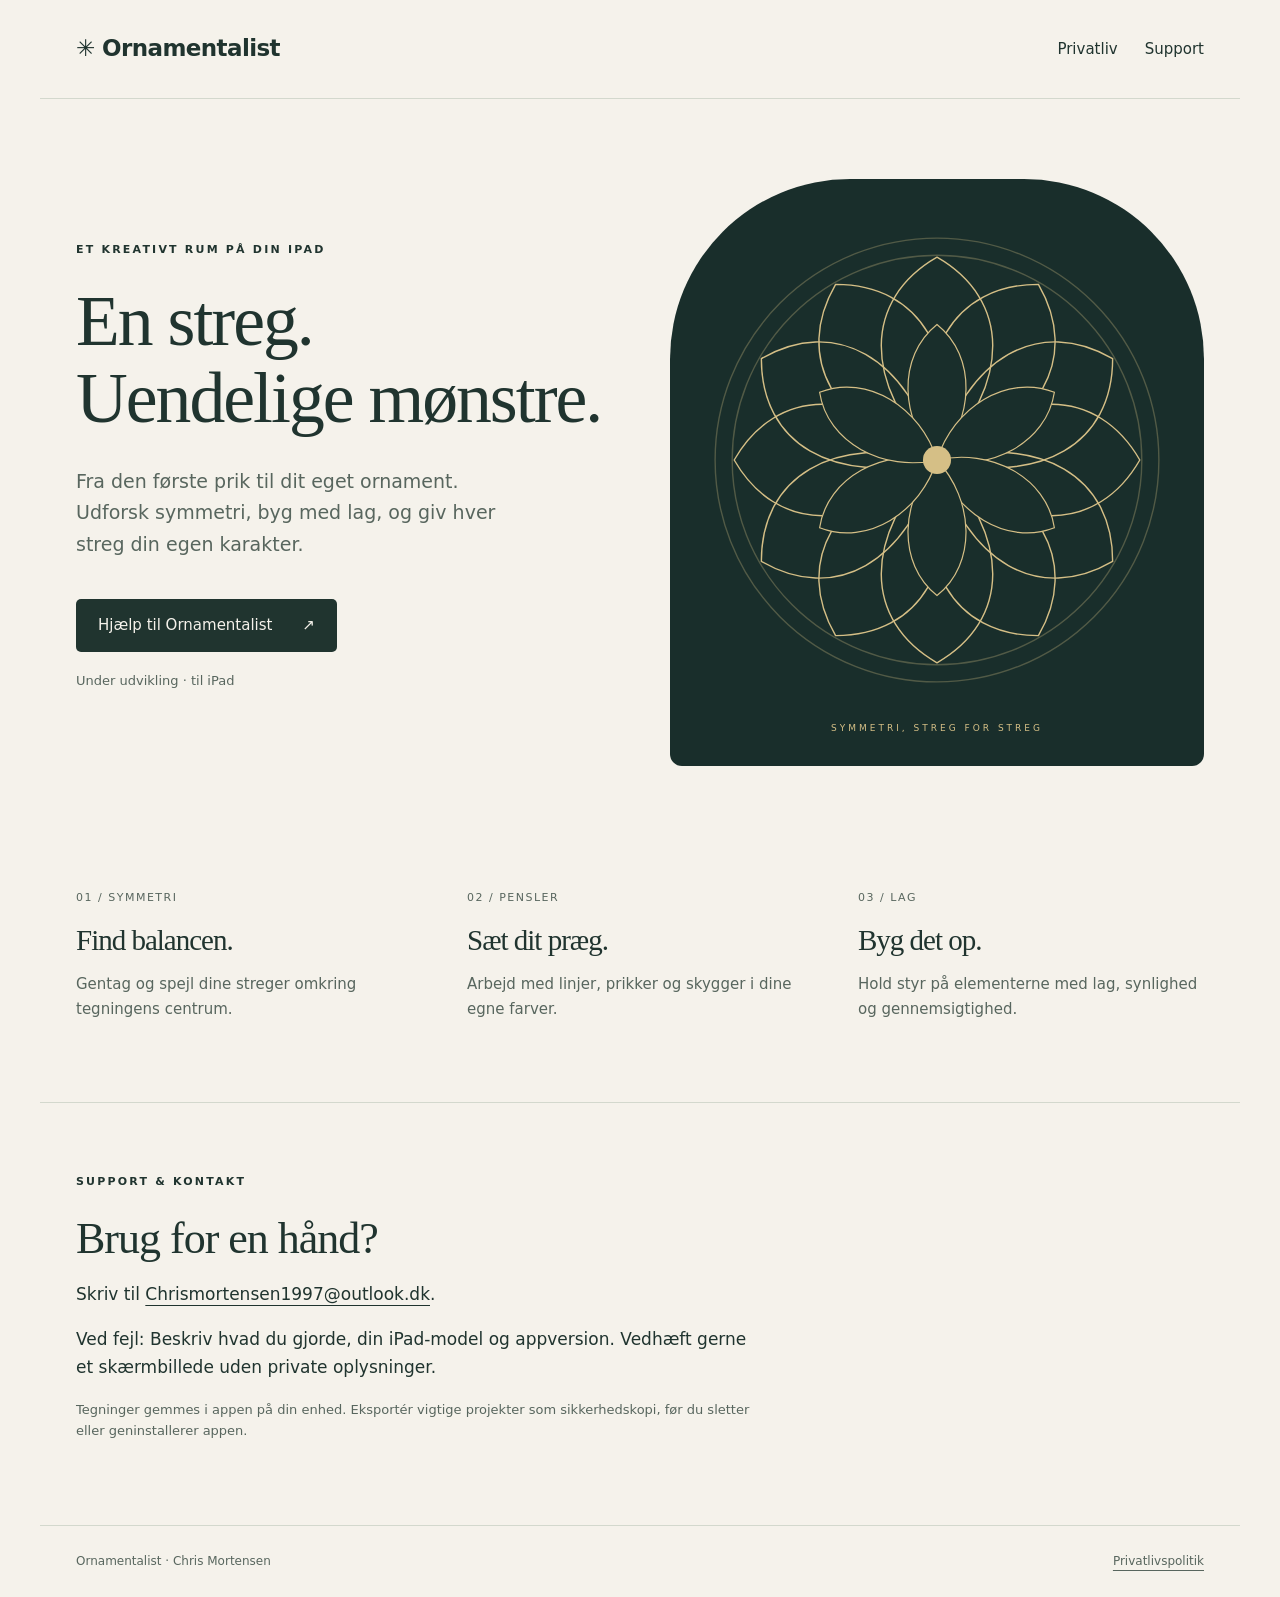
==== index.html @ df3215e3 "Publish Ornamentalist privacy and support website" ====
<!doctype html>
<html lang="da">
<head>
  <meta charset="utf-8">
  <meta name="viewport" content="width=device-width,initial-scale=1">
  <meta name="description" content="Ornamentalist til iPad. Tegn ornamenter med symmetri, pensler og lag. Privatliv og support.">
  <title>Ornamentalist · Tegn din egen rytme</title>
  <link rel="stylesheet" href="style.css">
</head>
<body>
  <header><a class="wordmark" href="./">✳ Ornamentalist</a><nav aria-label="Navigation"><a href="privacy.html">Privatliv</a><a href="#support">Support</a></nav></header>
  <main>
    <section class="hero">
      <div><p class="eyebrow">ET KREATIVT RUM PÅ DIN IPAD</p><h1>En streg.<br>Uendelige mønstre.</h1><p class="intro">Fra den første prik til dit eget ornament. Udforsk symmetri, byg med lag, og giv hver streg din egen karakter.</p><a class="button" href="#support">Hjælp til Ornamentalist <span aria-hidden="true">↗</span></a><p class="note">Under udvikling · til iPad</p></div>
      <div class="art" aria-label="Illustration af et symmetrisk ornament"><svg viewBox="0 0 500 500" role="img"><title>Et ornament bygget af gentagne former</title><defs><path id="petal" d="M250 250 C175 173 177 90 250 48 C323 90 325 173 250 250Z"/><path id="leaf" d="M250 250 C213 210 210 147 250 115 C290 147 287 210 250 250Z"/></defs><g fill="none" stroke="currentColor" stroke-width="1.4"><circle cx="250" cy="250" r="221" opacity=".3"/><circle cx="250" cy="250" r="204" opacity=".3"/><use href="#petal"/><use href="#petal" transform="rotate(30 250 250)"/><use href="#petal" transform="rotate(60 250 250)"/><use href="#petal" transform="rotate(90 250 250)"/><use href="#petal" transform="rotate(120 250 250)"/><use href="#petal" transform="rotate(150 250 250)"/><use href="#petal" transform="rotate(180 250 250)"/><use href="#petal" transform="rotate(210 250 250)"/><use href="#petal" transform="rotate(240 250 250)"/><use href="#petal" transform="rotate(270 250 250)"/><use href="#petal" transform="rotate(300 250 250)"/><use href="#petal" transform="rotate(330 250 250)"/></g><g fill="#192e2b" stroke="currentColor" stroke-width="1.2"><use href="#leaf"/><use href="#leaf" transform="rotate(60 250 250)"/><use href="#leaf" transform="rotate(120 250 250)"/><use href="#leaf" transform="rotate(180 250 250)"/><use href="#leaf" transform="rotate(240 250 250)"/><use href="#leaf" transform="rotate(300 250 250)"/></g><circle cx="250" cy="250" r="14" fill="currentColor"/></svg><span>SYMMETRI, STREG FOR STREG</span></div>
    </section>
    <section class="details" aria-label="Tegneværktøjer"><div><span>01 / SYMMETRI</span><h2>Find balancen.</h2><p>Gentag og spejl dine streger omkring tegningens centrum.</p></div><div><span>02 / PENSLER</span><h2>Sæt dit præg.</h2><p>Arbejd med linjer, prikker og skygger i dine egne farver.</p></div><div><span>03 / LAG</span><h2>Byg det op.</h2><p>Hold styr på elementerne med lag, synlighed og gennemsigtighed.</p></div></section>
    <section id="support" class="support"><p class="eyebrow">SUPPORT & KONTAKT</p><h2>Brug for en hånd?</h2><p>Skriv til <a href="mailto:Chrismortensen1997@outlook.dk">Chrismortensen1997@outlook.dk</a>.</p><p>Ved fejl: Beskriv hvad du gjorde, din iPad-model og appversion. Vedhæft gerne et skærmbillede uden private oplysninger.</p><p class="note">Tegninger gemmes i appen på din enhed. Eksportér vigtige projekter som sikkerhedskopi, før du sletter eller geninstallerer appen.</p></section>
  </main>
  <footer><span>Ornamentalist · Chris Mortensen</span><a href="privacy.html">Privatlivspolitik</a></footer>
</body>
</html>
---- style.css ----
:root{color-scheme:light;--paper:#f5f2eb;--ink:#20342f;--muted:#58665e;--line:#d3d8cd;--accent:#d5bf86}*{box-sizing:border-box}html{scroll-behavior:smooth;scroll-padding-top:28px}body{margin:0;background:var(--paper);color:var(--ink);font:17px/1.65 system-ui,-apple-system,BlinkMacSystemFont,"Segoe UI",sans-serif}a{color:inherit;text-underline-offset:5px}a:focus-visible{outline:3px solid #9a762e;outline-offset:6px}header,main,footer{max-width:1200px;margin:auto}header{display:flex;align-items:center;justify-content:space-between;padding:30px 36px;border-bottom:1px solid var(--line)}.wordmark{text-decoration:none;font-weight:650;letter-spacing:-.6px;font-size:23px}nav{display:flex;gap:27px}nav a{text-decoration:none;font-size:15px}.hero{display:grid;grid-template-columns:1fr 1fr;gap:60px;align-items:center;padding:80px 36px}.eyebrow{font-size:11px;font-weight:650;letter-spacing:2.2px;margin:0 0 24px}h1,h2{font-family:Georgia,"Times New Roman",serif;font-weight:400;line-height:1.08;letter-spacing:-2px}h1{font-size:clamp(46px,5.6vw,76px);margin:0 0 28px}h2{font-size:35px;letter-spacing:-1px;margin:16px 0}.intro{max-width:440px;color:var(--muted);font-size:19px}.button{display:inline-flex;gap:30px;align-items:center;background:var(--ink);color:var(--paper);padding:14px 22px;margin-top:20px;text-decoration:none;font-size:15px;border-radius:5px}.note{font-size:13px;color:var(--muted);margin-top:18px}.art{background:#192e2b;color:var(--accent);border-radius:180px 180px 12px 12px;padding:30px 16px 27px;text-align:center}.art svg{display:block;width:100%;height:auto}.art span{font-size:9px;letter-spacing:3px}.details{display:grid;grid-template-columns:repeat(3,1fr);padding:35px 36px 65px;gap:45px;border-bottom:1px solid var(--line)}.details span{font-size:11px;letter-spacing:1.5px;color:var(--muted)}.details h2{font-size:29px}.details p{font-size:15px;color:var(--muted)}.support{max-width:760px;padding:70px 36px}.support h2{font-size:44px}.support a{overflow-wrap:anywhere}footer{padding:26px 36px;display:flex;justify-content:space-between;gap:20px;border-top:1px solid var(--line);font-size:12px;color:var(--muted)}.legal{max-width:800px;padding:65px 36px 80px}.legal h1{font-size:52px}.legal h2{font-size:29px;margin-top:36px}.legal p,.legal li{color:var(--muted)}.legal a{overflow-wrap:anywhere}@media(max-width:740px){header{padding:22px 22px}.wordmark{font-size:19px}nav{gap:16px}nav a{font-size:13px}.hero{grid-template-columns:1fr;gap:40px;padding:46px 22px}.art{max-width:470px;width:100%;margin:auto}.details{grid-template-columns:1fr;gap:24px;padding:30px 22px 45px}.details h2{margin:10px 0}.support,.legal{padding:45px 22px}footer{padding:22px;flex-wrap:wrap}.legal h1{font-size:39px}h1{letter-spacing:-1.5px}}
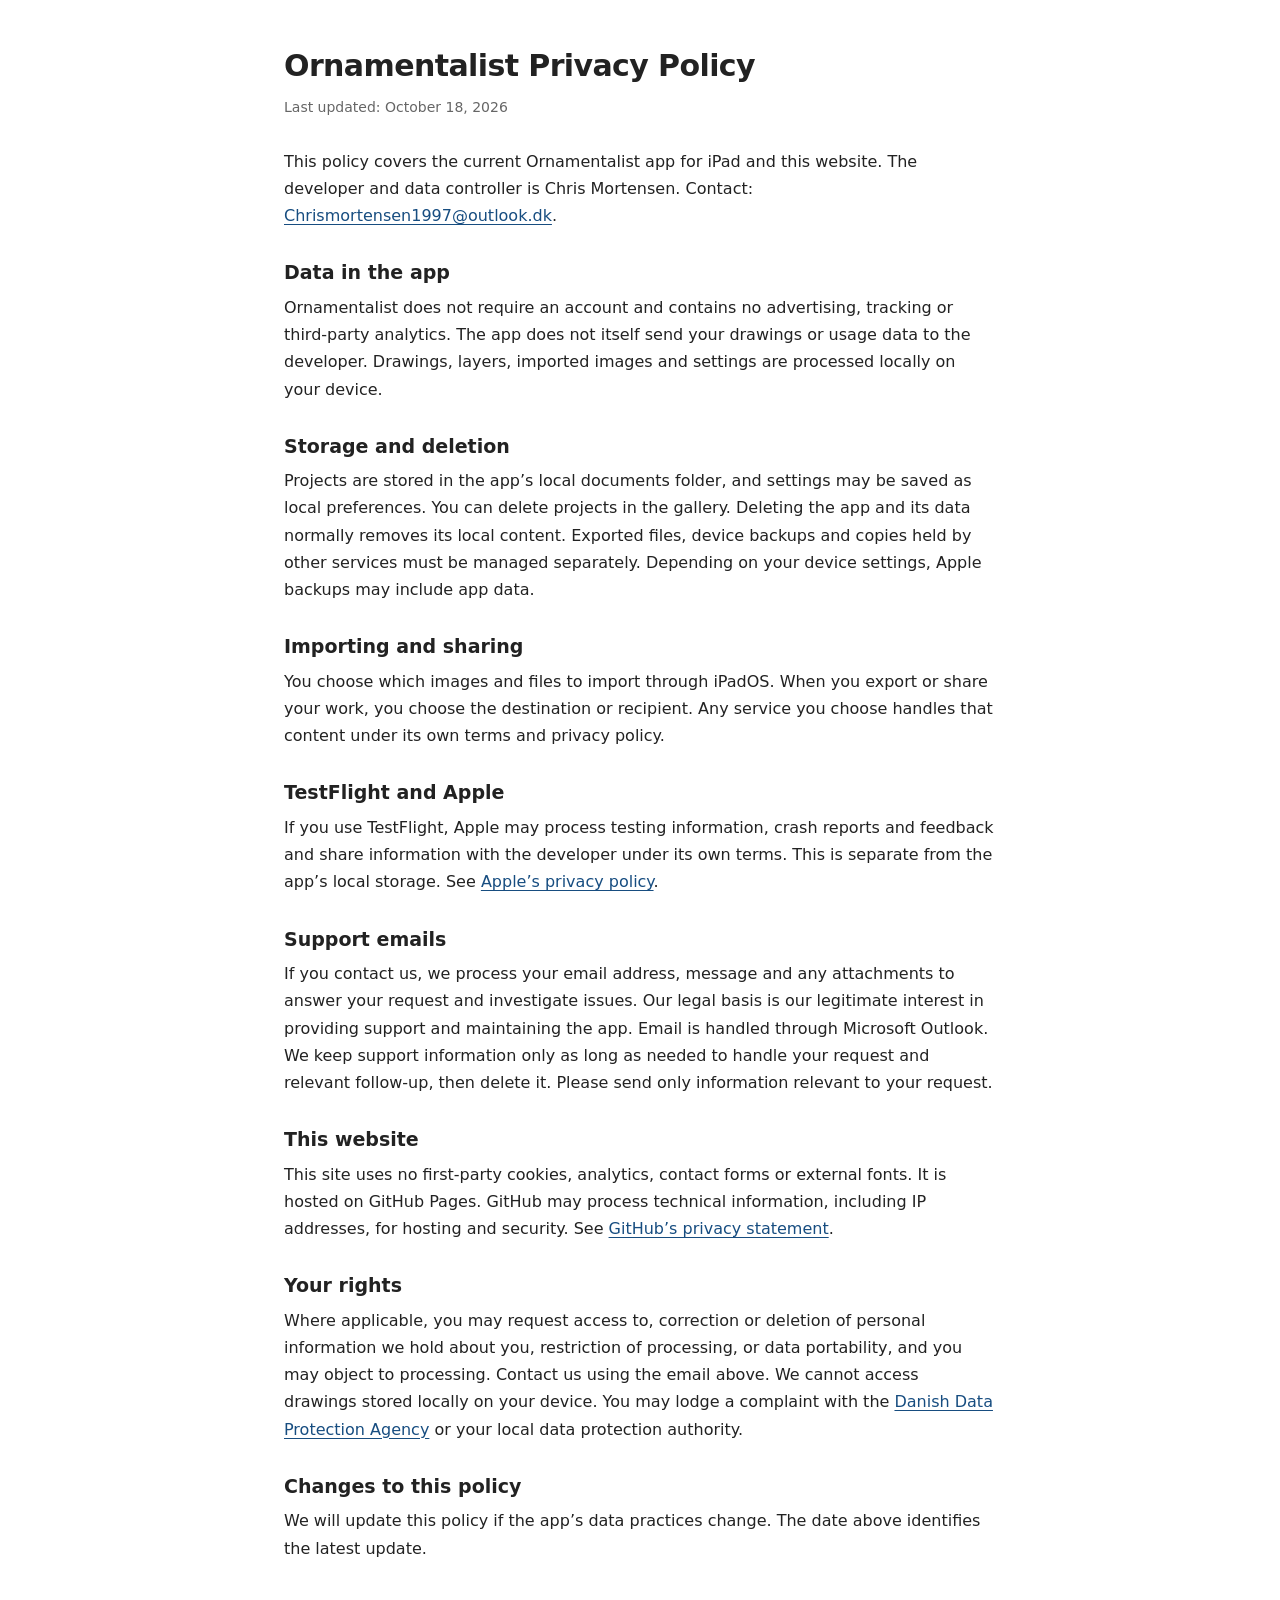
==== commit f9e46ba6: "Simplify website to English privacy policy only" ====
--- a/index.html
+++ b/index.html
@@ -1,22 +1,30 @@
-<!doctype html>
-<html lang="da">
-<head>
-  <meta charset="utf-8">
-  <meta name="viewport" content="width=device-width,initial-scale=1">
-  <meta name="description" content="Ornamentalist til iPad. Tegn ornamenter med symmetri, pensler og lag. Privatliv og support.">
-  <title>Ornamentalist · Tegn din egen rytme</title>
-  <link rel="stylesheet" href="style.css">
-</head>
-<body>
-  <header><a class="wordmark" href="./">✳ Ornamentalist</a><nav aria-label="Navigation"><a href="privacy.html">Privatliv</a><a href="#support">Support</a></nav></header>
-  <main>
-    <section class="hero">
-      <div><p class="eyebrow">ET KREATIVT RUM PÅ DIN IPAD</p><h1>En streg.<br>Uendelige mønstre.</h1><p class="intro">Fra den første prik til dit eget ornament. Udforsk symmetri, byg med lag, og giv hver streg din egen karakter.</p><a class="button" href="#support">Hjælp til Ornamentalist <span aria-hidden="true">↗</span></a><p class="note">Under udvikling · til iPad</p></div>
-      <div class="art" aria-label="Illustration af et symmetrisk ornament"><svg viewBox="0 0 500 500" role="img"><title>Et ornament bygget af gentagne former</title><defs><path id="petal" d="M250 250 C175 173 177 90 250 48 C323 90 325 173 250 250Z"/><path id="leaf" d="M250 250 C213 210 210 147 250 115 C290 147 287 210 250 250Z"/></defs><g fill="none" stroke="currentColor" stroke-width="1.4"><circle cx="250" cy="250" r="221" opacity=".3"/><circle cx="250" cy="250" r="204" opacity=".3"/><use href="#petal"/><use href="#petal" transform="rotate(30 250 250)"/><use href="#petal" transform="rotate(60 250 250)"/><use href="#petal" transform="rotate(90 250 250)"/><use href="#petal" transform="rotate(120 250 250)"/><use href="#petal" transform="rotate(150 250 250)"/><use href="#petal" transform="rotate(180 250 250)"/><use href="#petal" transform="rotate(210 250 250)"/><use href="#petal" transform="rotate(240 250 250)"/><use href="#petal" transform="rotate(270 250 250)"/><use href="#petal" transform="rotate(300 250 250)"/><use href="#petal" transform="rotate(330 250 250)"/></g><g fill="#192e2b" stroke="currentColor" stroke-width="1.2"><use href="#leaf"/><use href="#leaf" transform="rotate(60 250 250)"/><use href="#leaf" transform="rotate(120 250 250)"/><use href="#leaf" transform="rotate(180 250 250)"/><use href="#leaf" transform="rotate(240 250 250)"/><use href="#leaf" transform="rotate(300 250 250)"/></g><circle cx="250" cy="250" r="14" fill="currentColor"/></svg><span>SYMMETRI, STREG FOR STREG</span></div>
-    </section>
-    <section class="details" aria-label="Tegneværktøjer"><div><span>01 / SYMMETRI</span><h2>Find balancen.</h2><p>Gentag og spejl dine streger omkring tegningens centrum.</p></div><div><span>02 / PENSLER</span><h2>Sæt dit præg.</h2><p>Arbejd med linjer, prikker og skygger i dine egne farver.</p></div><div><span>03 / LAG</span><h2>Byg det op.</h2><p>Hold styr på elementerne med lag, synlighed og gennemsigtighed.</p></div></section>
-    <section id="support" class="support"><p class="eyebrow">SUPPORT & KONTAKT</p><h2>Brug for en hånd?</h2><p>Skriv til <a href="mailto:Chrismortensen1997@outlook.dk">Chrismortensen1997@outlook.dk</a>.</p><p>Ved fejl: Beskriv hvad du gjorde, din iPad-model og appversion. Vedhæft gerne et skærmbillede uden private oplysninger.</p><p class="note">Tegninger gemmes i appen på din enhed. Eksportér vigtige projekter som sikkerhedskopi, før du sletter eller geninstallerer appen.</p></section>
-  </main>
-  <footer><span>Ornamentalist · Chris Mortensen</span><a href="privacy.html">Privatlivspolitik</a></footer>
-</body>
-</html>
+<!doctype html>
+<html lang="en">
+<head>
+<meta charset="utf-8">
+<meta name="viewport" content="width=device-width,initial-scale=1">
+<meta name="description" content="Privacy policy for Ornamentalist for iPad.">
+<title>Privacy Policy — Ornamentalist</title>
+<link rel="stylesheet" href="style.css">
+</head>
+<body><main>
+<h1>Ornamentalist Privacy Policy</h1>
+<p class="updated">Last updated: October 18, 2026</p>
+<p>This policy covers the current Ornamentalist app for iPad and this website. The developer and data controller is Chris Mortensen. Contact: <a href="mailto:Chrismortensen1997@outlook.dk">Chrismortensen1997@outlook.dk</a>.</p>
+<h2>Data in the app</h2>
+<p>Ornamentalist does not require an account and contains no advertising, tracking or third-party analytics. The app does not itself send your drawings or usage data to the developer. Drawings, layers, imported images and settings are processed locally on your device.</p>
+<h2>Storage and deletion</h2>
+<p>Projects are stored in the app’s local documents folder, and settings may be saved as local preferences. You can delete projects in the gallery. Deleting the app and its data normally removes its local content. Exported files, device backups and copies held by other services must be managed separately. Depending on your device settings, Apple backups may include app data.</p>
+<h2>Importing and sharing</h2>
+<p>You choose which images and files to import through iPadOS. When you export or share your work, you choose the destination or recipient. Any service you choose handles that content under its own terms and privacy policy.</p>
+<h2>TestFlight and Apple</h2>
+<p>If you use TestFlight, Apple may process testing information, crash reports and feedback and share information with the developer under its own terms. This is separate from the app’s local storage. See <a href="https://www.apple.com/legal/privacy/">Apple’s privacy policy</a>.</p>
+<h2>Support emails</h2>
+<p>If you contact us, we process your email address, message and any attachments to answer your request and investigate issues. Our legal basis is our legitimate interest in providing support and maintaining the app. Email is handled through Microsoft Outlook. We keep support information only as long as needed to handle your request and relevant follow-up, then delete it. Please send only information relevant to your request.</p>
+<h2>This website</h2>
+<p>This site uses no first-party cookies, analytics, contact forms or external fonts. It is hosted on GitHub Pages. GitHub may process technical information, including IP addresses, for hosting and security. See <a href="https://docs.github.com/en/site-policy/privacy-policies/github-general-privacy-statement">GitHub’s privacy statement</a>.</p>
+<h2>Your rights</h2>
+<p>Where applicable, you may request access to, correction or deletion of personal information we hold about you, restriction of processing, or data portability, and you may object to processing. Contact us using the email above. We cannot access drawings stored locally on your device. You may lodge a complaint with the <a href="https://www.datatilsynet.dk/english">Danish Data Protection Agency</a> or your local data protection authority.</p>
+<h2>Changes to this policy</h2>
+<p>We will update this policy if the app’s data practices change. The date above identifies the latest update.</p>
+</main></body></html>
--- a/style.css
+++ b/style.css
@@ -1 +1 @@
-:root{color-scheme:light;--paper:#f5f2eb;--ink:#20342f;--muted:#58665e;--line:#d3d8cd;--accent:#d5bf86}*{box-sizing:border-box}html{scroll-behavior:smooth;scroll-padding-top:28px}body{margin:0;background:var(--paper);color:var(--ink);font:17px/1.65 system-ui,-apple-system,BlinkMacSystemFont,"Segoe UI",sans-serif}a{color:inherit;text-underline-offset:5px}a:focus-visible{outline:3px solid #9a762e;outline-offset:6px}header,main,footer{max-width:1200px;margin:auto}header{display:flex;align-items:center;justify-content:space-between;padding:30px 36px;border-bottom:1px solid var(--line)}.wordmark{text-decoration:none;font-weight:650;letter-spacing:-.6px;font-size:23px}nav{display:flex;gap:27px}nav a{text-decoration:none;font-size:15px}.hero{display:grid;grid-template-columns:1fr 1fr;gap:60px;align-items:center;padding:80px 36px}.eyebrow{font-size:11px;font-weight:650;letter-spacing:2.2px;margin:0 0 24px}h1,h2{font-family:Georgia,"Times New Roman",serif;font-weight:400;line-height:1.08;letter-spacing:-2px}h1{font-size:clamp(46px,5.6vw,76px);margin:0 0 28px}h2{font-size:35px;letter-spacing:-1px;margin:16px 0}.intro{max-width:440px;color:var(--muted);font-size:19px}.button{display:inline-flex;gap:30px;align-items:center;background:var(--ink);color:var(--paper);padding:14px 22px;margin-top:20px;text-decoration:none;font-size:15px;border-radius:5px}.note{font-size:13px;color:var(--muted);margin-top:18px}.art{background:#192e2b;color:var(--accent);border-radius:180px 180px 12px 12px;padding:30px 16px 27px;text-align:center}.art svg{display:block;width:100%;height:auto}.art span{font-size:9px;letter-spacing:3px}.details{display:grid;grid-template-columns:repeat(3,1fr);padding:35px 36px 65px;gap:45px;border-bottom:1px solid var(--line)}.details span{font-size:11px;letter-spacing:1.5px;color:var(--muted)}.details h2{font-size:29px}.details p{font-size:15px;color:var(--muted)}.support{max-width:760px;padding:70px 36px}.support h2{font-size:44px}.support a{overflow-wrap:anywhere}footer{padding:26px 36px;display:flex;justify-content:space-between;gap:20px;border-top:1px solid var(--line);font-size:12px;color:var(--muted)}.legal{max-width:800px;padding:65px 36px 80px}.legal h1{font-size:52px}.legal h2{font-size:29px;margin-top:36px}.legal p,.legal li{color:var(--muted)}.legal a{overflow-wrap:anywhere}@media(max-width:740px){header{padding:22px 22px}.wordmark{font-size:19px}nav{gap:16px}nav a{font-size:13px}.hero{grid-template-columns:1fr;gap:40px;padding:46px 22px}.art{max-width:470px;width:100%;margin:auto}.details{grid-template-columns:1fr;gap:24px;padding:30px 22px 45px}.details h2{margin:10px 0}.support,.legal{padding:45px 22px}footer{padding:22px;flex-wrap:wrap}.legal h1{font-size:39px}h1{letter-spacing:-1.5px}}
+*{box-sizing:border-box}body{margin:0;background:#fff;color:#222;font:16px/1.7 system-ui,-apple-system,BlinkMacSystemFont,"Segoe UI",sans-serif}main{max-width:760px;margin:0 auto;padding:48px 24px 64px}h1{font-size:30px;line-height:1.2;letter-spacing:-.6px;margin:0 0 12px}h2{font-size:19px;line-height:1.4;margin:30px 0 8px}p{margin:0 0 16px}.updated{color:#666;font-size:14px;margin-bottom:28px}a{color:#174d80;overflow-wrap:anywhere;text-underline-offset:3px}a:focus-visible{outline:2px solid #174d80;outline-offset:3px}@media(max-width:480px){main{padding:32px 20px}h1{font-size:26px}}
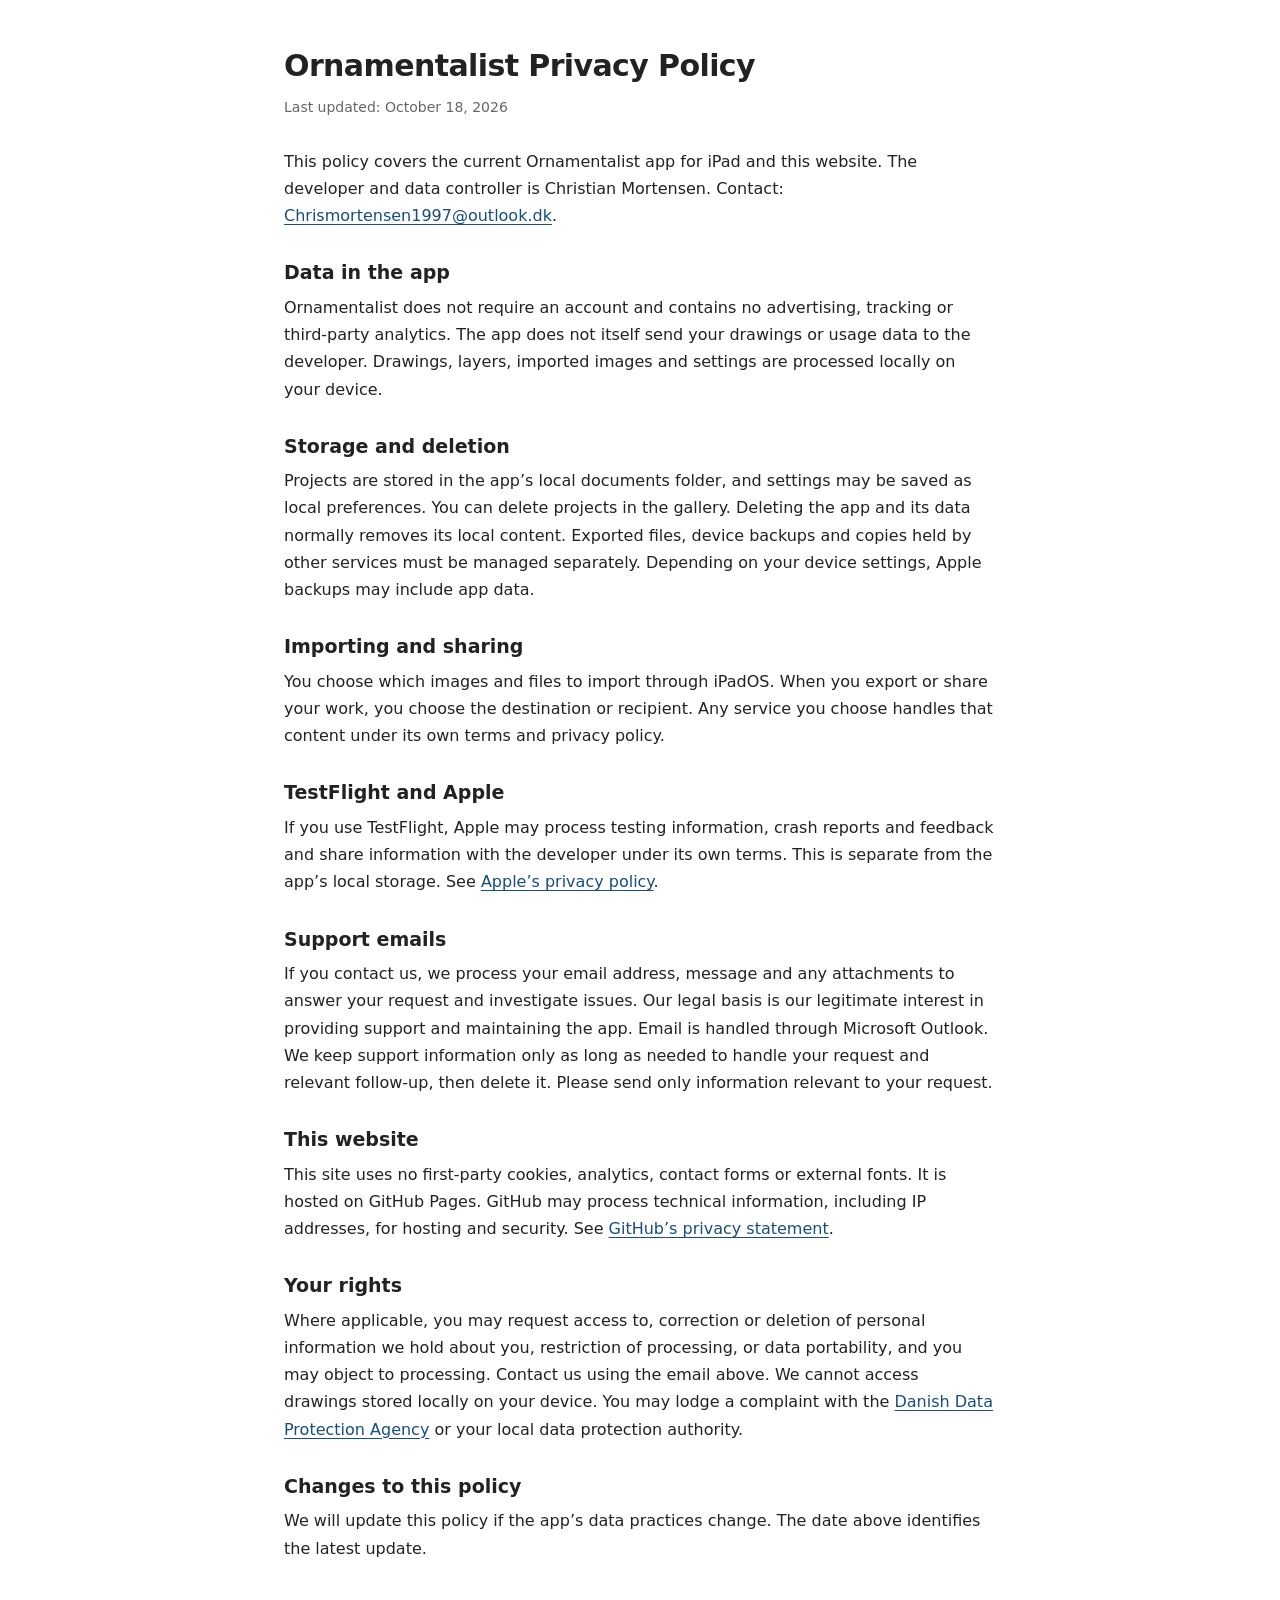
==== commit 6f885f05: "Simplify website to English privacy policy only" ====
--- a/index.html
+++ b/index.html
@@ -10,7 +10,7 @@
 <body><main>
 <h1>Ornamentalist Privacy Policy</h1>
 <p class="updated">Last updated: October 18, 2026</p>
-<p>This policy covers the current Ornamentalist app for iPad and this website. The developer and data controller is Chris Mortensen. Contact: <a href="mailto:Chrismortensen1997@outlook.dk">Chrismortensen1997@outlook.dk</a>.</p>
+<p>This policy covers the current Ornamentalist app for iPad and this website. The developer and data controller is Christian Mortensen. Contact: <a href="mailto:Chrismortensen1997@outlook.dk">Chrismortensen1997@outlook.dk</a>.</p>
 <h2>Data in the app</h2>
 <p>Ornamentalist does not require an account and contains no advertising, tracking or third-party analytics. The app does not itself send your drawings or usage data to the developer. Drawings, layers, imported images and settings are processed locally on your device.</p>
 <h2>Storage and deletion</h2>
@@ -28,3 +28,4 @@
 <h2>Changes to this policy</h2>
 <p>We will update this policy if the app’s data practices change. The date above identifies the latest update.</p>
 </main></body></html>
+
